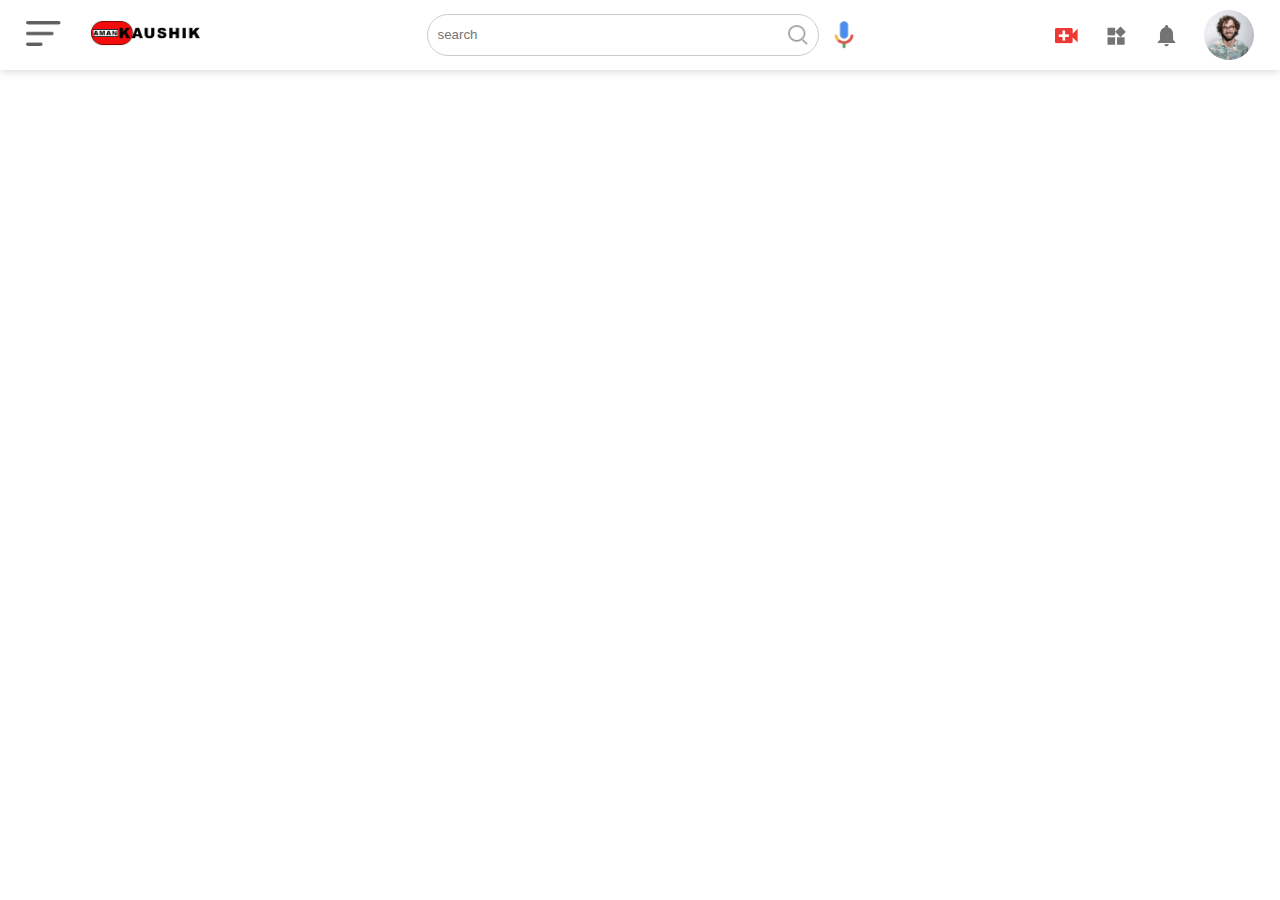
==== video.html @ 7b82be45 "afdding" ====
<!DOCTYPE html>
<html lang="en">
<head>
    <meta charset="UTF-8">
    <meta http-equiv="X-UA-Compatible" content="IE=edge">
    <meta name="viewport" content="width=device-width, initial-scale=1.0">
    <title>Document</title>
    <link rel="stylesheet" href="./style.css">
</head>
<body>

    <header>
        <div class="one-container">
        <nav>
           <div class="flex-display">
          <div class="left-img">
            <img src="./images/menu.png" class="menu-icon">
            <img src="./images/logo.png" class="user-logo">
          </div> 
           <div class="middle-img flex-display">
              <div class="search-box-icon flex-display">
                <input type="text" placeholder="search">
                <img src="./images/search.png" class="search">
              </div>
               <img src="./images/voice-search.png" class="mice-icon">
           </div> 
          <div class="right-img">
            <img src="./images/upload.png">
            <img src="./images/more.png">
            <img src="./images/notification.png">
            <img src="./images/Jack.png" class="user-image">
          </div> 
          </div> 
        </nav>
        </div>
    </header>
    
</body>
</html>
---- style.css ----
*
{
    box-sizing: border-box;
    margin: 0;
    padding: 0;
    font-family: 'poppins',sans-serif;
}
body{
    width: 100%;
    margin: 0;
    padding: 0;
}
ul{
    list-style: none;
}
a{
    text-decoration: none;
    color: #5a5a5a;
}
img{
    cursor: pointer;
}
header{
    width: 100%;
    display: flex;
}
.one-container{
    width: 1360px;
    margin: 0 auto;
}
nav{
    width:100%;
    justify-content: space-between;
    padding: 10px 2%;
    box-shadow: 0 0 10px rgba(0,0,0,0.2);
    position: sticky;
    top: 0;
    z-index: 10;
}
.flex-display{
    display: flex;
    align-items: center;
}
.left-img{
    width: 100%;
}
.left-img img{
    width: 35px;
    margin-right: 25px;
}
.left-img .user-logo{
    width: 110px;
}
.right-img{
    display: flex;
    width: 100%;
    justify-content: end;
    align-items: center;
}
.right-img img{
    width: 25px;
    margin-right: 25px;
}
.right-img .user-image{
    width: 50px;
    border-radius: 50%;
    margin-right: 0;
}
.middle-img .mice-icon{
    width: 20px;
}
.middle-img .search-box-icon input{
    width: 350px;
    background: transparent;
    border: none;
    outline: none;
}
.middle-img .search-box-icon img{
    width: 20px;
}
.middle-img .search-box-icon{
    border: 1px solid #ccc;
    margin-right: 15px;
    padding: 10px 10px;
    border-radius: 25px;
}
.sidebar{
    width: 20%;
    position: fixed;
    height: 100vh;
    top: 0;
    padding-top: 80px;
    padding-left: 2%;
}
.sidebar .shortcut-links a img{
    width: 20px;
    margin-right: 20px;
}
.shortcut-links a{
    display: flex;
    width: fit-content;
    align-items: center;
    flex-wrap: wrap;
    margin-bottom: 20px;
}
.shortcut-links a:first-child{
    color: #ed3833;
}
.sidebar hr{
    border: 0;
    background: #ccc;
    height: 1px;
    width: 85%;
}
.subscribed h3{
    font-size: 15px;
    color: #5a5a5a;
    margin: 20px 0;
}
.subscribed a{
    display: flex;
    align-items: center;
    flex-wrap: wrap;
    margin-bottom: 20px;
    width: fit-content;
}
.subscribed a img{
    width: 25px;
    border-radius: 50%;
    margin-right: 20px;
}

/* ----javascript adding---- */

.slider{
    width: 5%;
}
.slider a p{
    display: none;
}
.slider h3{
    display: none;
}
.slider hr{
    width: 50%;
    margin-bottom: 25px;
}


/* -----main content---- */

.container{
    background: #f5f5f5;
    padding-left: 19%;
    padding-right: 2%;
    padding-top: 20px;
    padding-bottom: 20px;
}
.large-container{
    padding-left: 7%;
}
.banner{
    width: 100%;
}
.banner img{
    width: 100%;
    border-radius: 10px;
}
.list-container{
    display: grid;
    grid-template-columns: repeat(auto-fit , minmax(250px , 1fr));
    grid-column-gap: 16px;
    grid-row-gap: 30px;
    margin-top: 15px; 
}
.vid-list .thumbnail{
    width: 100%;
    border-radius: 5px;
}
.vid-list .flex-display{
    align-items: flex-start;
    margin-top: 7px;
}
.vid-list .flex-display img{
    width: 25px;
    border-radius: 50%;
    margin-right: 10px;
}
.vid-info{
    color: #5a5a5a;
    font-size: 15px;
}
.vid-info p{
    font-size: 13px;
    font-weight: bold;
}
.vid-info a{
    color: #000;
    font-weight: 600;
    display: block;
    margin-bottom: 5px;
}

/* ---responsive-design---- */

@media(max-width:900px) {
    .menu-icon{
        display: none;
    }
    .sidebar{
        display: none;
    }
    .container, .large-container{
        padding-left: 5%;
        padding-right: 5%;
    }
    .left-img .user-logo{
        width: 100px;
    }
    .right-img img{
         display: none;
    }
    .right-img .user-image{
        display: block;
        width: 30px;
    }
    .search-box-icon{
        height: 32px;
    }
    .middle-img .search-box-icon .search{
        width: 15px;
    }
    .middle-img .search-box-icon input{
        width: 100px;
    }
    .middle-img .mice-icon{
        width: 15px;
        margin-left: -5px;
    }
}
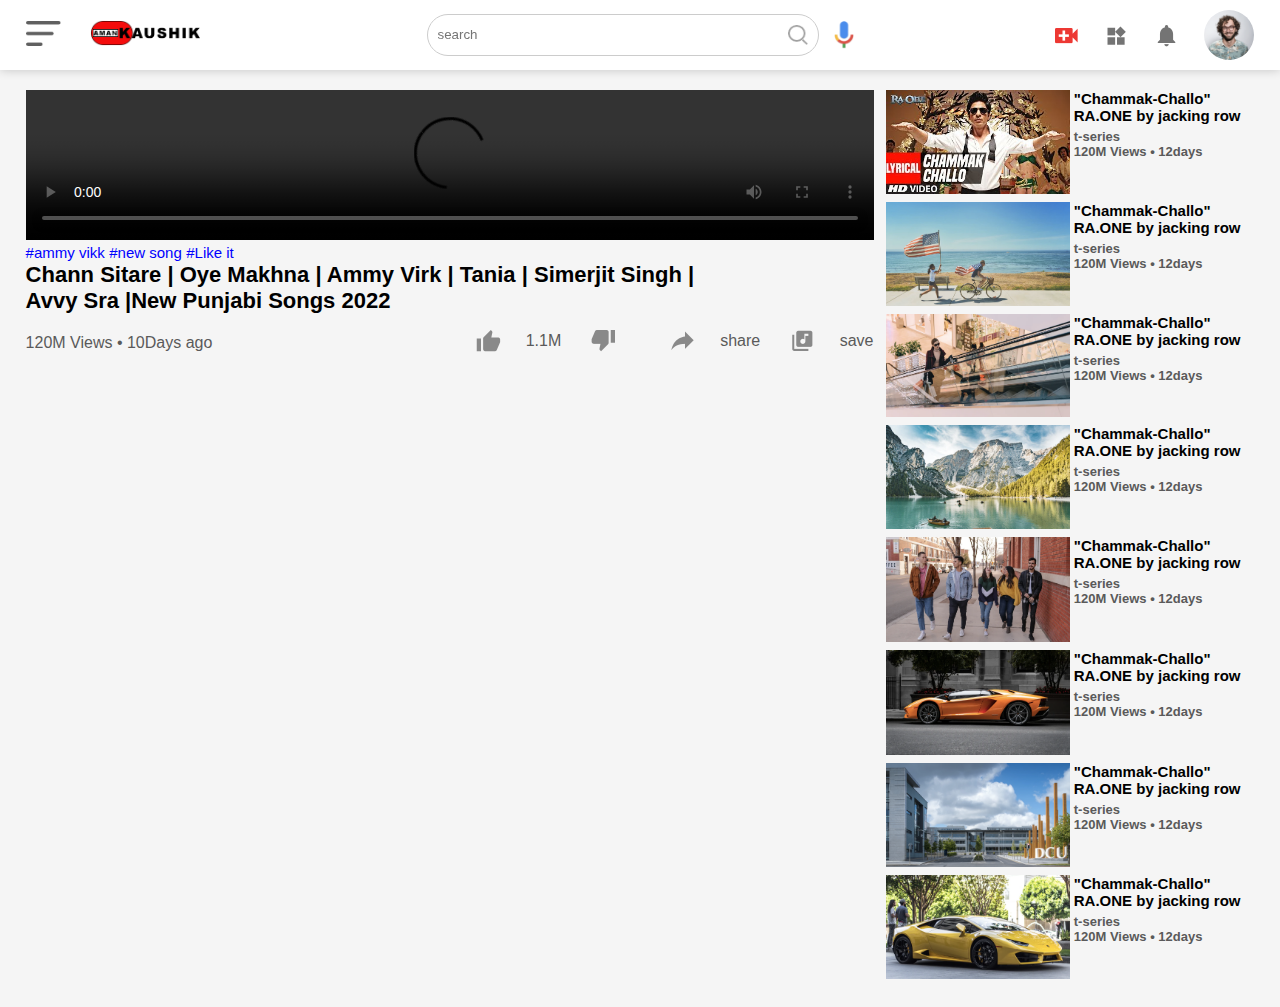
==== commit 3b55ecc0: "add-videos-play-video" ====
--- a/video.html
+++ b/video.html
@@ -35,5 +35,97 @@
         </div>
     </header>
     
+   <div class="container play-container-vdo">
+    <div class="row">
+      <div class="play-video">
+        <video controls autoplay>
+          <source src="./images/chan.mp4.mp4" type="video/mp4">
+        </video>
+      
+        <div class="tags">
+          <a href="">#ammy vikk</a>
+          <a href="">#new song</a>
+          <a href="">#Like it</a>
+        </div>
+        <h3>Chann Sitare | Oye Makhna | Ammy Virk | Tania | Simerjit Singh | <br>Avvy Sra |New Punjabi Songs 2022</h3>
+         <div class="play-video-info">
+          <p>120M Views &bull; 10Days ago</p>
+          <div>
+            <a href=""><img src="./images/like.png">1.1M</a>
+            <a href=""><img src="./images/dislike.png"></a>
+            <a href=""><img src="./images/share.png">share</a>
+            <a href=""><img src="./images/save.png">save</a>
+          </div>
+         </div>
+      </div>
+      <div class="sidebar-video">
+        <div class="side-vdo-list">
+          <img src="./images/thumbnailrone.jpg">
+          <div class="vid-info">
+            <a href="" class="small-thumbnail">"Chammak-Challo" RA.ONE by jacking row</a>
+            <p>t-series</p>
+            <p>120M Views &bull; 12days</p>
+          </div>
+        </div>
+        <div class="side-vdo-list">
+          <img src="./images/thumbnail2.png">
+          <div class="vid-info">
+            <a href="" class="small-thumbnail">"Chammak-Challo" RA.ONE by jacking row</a>
+            <p>t-series</p>
+            <p>120M Views &bull; 12days</p>
+          </div>
+        </div>
+        <div class="side-vdo-list">
+          <img src="./images/thumbnail3.png">
+          <div class="vid-info">
+            <a href="" class="small-thumbnail">"Chammak-Challo" RA.ONE by jacking row</a>
+            <p>t-series</p>
+            <p>120M Views &bull; 12days</p>
+          </div>
+        </div>
+        <div class="side-vdo-list">
+          <img src="./images/thumbnail4.png">
+          <div class="vid-info">
+            <a href="" class="small-thumbnail">"Chammak-Challo" RA.ONE by jacking row</a>
+            <p>t-series</p>
+            <p>120M Views &bull; 12days</p>
+          </div>
+        </div>
+        <div class="side-vdo-list">
+          <img src="./images/thumbnail5.png">
+          <div class="vid-info">
+            <a href="" class="small-thumbnail">"Chammak-Challo" RA.ONE by jacking row</a>
+            <p>t-series</p>
+            <p>120M Views &bull; 12days</p>
+          </div>
+        </div>
+        <div class="side-vdo-list">
+          <img src="./images/thumbnail6.png">
+          <div class="vid-info">
+            <a href="" class="small-thumbnail">"Chammak-Challo" RA.ONE by jacking row</a>
+            <p>t-series</p>
+            <p>120M Views &bull; 12days</p>
+          </div>
+        </div>
+        <div class="side-vdo-list">
+          <img src="./images/thumbnail7.png">
+          <div class="vid-info">
+            <a href="" class="small-thumbnail">"Chammak-Challo" RA.ONE by jacking row</a>
+            <p>t-series</p>
+            <p>120M Views &bull; 12days</p>
+          </div>
+        </div>
+        <div class="side-vdo-list">
+          <img src="./images/thumbnail8.png">
+          <div class="vid-info">
+            <a href="" class="small-thumbnail">"Chammak-Challo" RA.ONE by jacking row</a>
+            <p>t-series</p>
+            <p>120M Views &bull; 12days</p>
+          </div>
+        </div>
+      </div>
+    </div>
+   </div>
+    
 </body>
 </html>--- a/style.css
+++ b/style.css
@@ -237,4 +237,64 @@
         width: 15px;
         margin-left: -5px;
     }
+}
+
+/* -----vdo-start--- */
+
+.play-container-vdo{
+    padding-left: 2%;
+}
+.row{
+    display: flex;
+    justify-content: space-between;
+    flex-wrap: wrap;
+}
+.play-video{
+    flex-basis: 69%;
+}
+.sidebar-video{
+    flex-basis: 30%;
+}
+.play-video video{
+    width: 100%;
+}
+.side-vdo-list{
+    display: flex;
+    justify-content: space-between;
+    margin-bottom: 8px;
+}
+.side-vdo-list img{
+    width: 50%;
+}
+.side-vdo-list .small-thumbnail{
+    flex-basis: 49%;
+}
+.side-vdo-list .vid-info{
+    flex-basis: 49%;
+}
+
+.play-video .tags a{
+     color: #0000ff;
+     font-size: 15px;
+}
+.play-video h3{
+    font-size: 22px;
+    font-weight: 600;
+}
+.play-video .play-video-info{
+    display: flex;
+    align-items: center;
+    justify-content: space-between;
+    flex-wrap: wrap;
+    margin-top: 14px;
+    color: #5a5a5a;
+}
+.play-video .play-video-info a img{
+    width: 25px;
+    margin-right: 25px;
+}
+.play-video .play-video-info a{
+    display: inline-flex;
+    align-items: center;
+    margin-left: 25px;
 }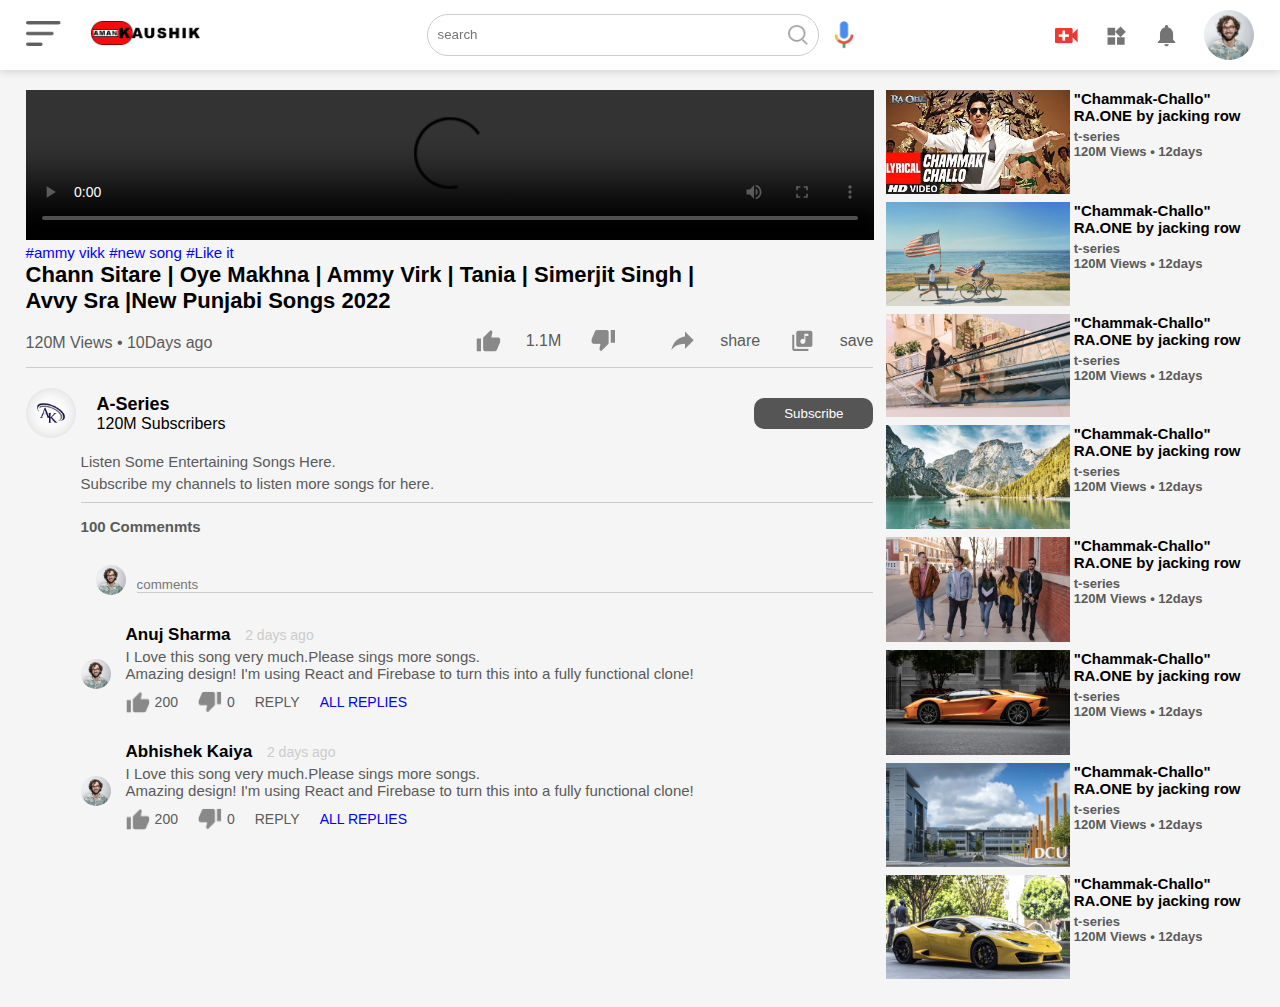
==== commit 6382ba47: "add-new-logo" ====
--- a/video.html
+++ b/video.html
@@ -57,7 +57,59 @@
             <a href=""><img src="./images/save.png">save</a>
           </div>
          </div>
+         <hr>
+         <div class="publisher">
+          <img src="./images/logo.jpg">
+          <div>
+            <p>A-Series</p>
+            <span>120M Subscribers</span>
+          </div>
+          <button type="button">Subscribe</button>
+         </div>
+         <div class="vid-descripition">
+          <p>Listen Some Entertaining Songs Here.</p>
+          <p>Subscribe my channels to listen more songs for here.</p>
+          <hr>
+          <h4>100 Commenmts</h4>
+          <div class="add-comment">
+            <img src="./images/Jack.png">
+            <input type="text" placeholder="comments">
+          </div>
+          <div class="old-comments">
+            <img src="./images/Jack.png">
+            <div>
+              <h3>Anuj Sharma <span>2 days ago</span></h3>
+              <p>I Love this song very much.Please sings more songs.<br>Amazing design! I'm using React and 
+                Firebase to turn this into a fully functional clone!</p>
+                <div class="comment-action">
+                  <img src="./images/like.png">
+                  <span>200</span>
+                  <img src="./images/dislike.png">
+                  <span>0</span>
+                  <span>REPLY</span>
+                  <a href="">ALL REPLIES</a>
+                </div>
+            </div>
+          </div>
+          <div class="old-comments">
+            <img src="./images/Jack.png">
+            <div>
+              <h3>Abhishek Kaiya <span>2 days ago</span></h3>
+              <p>I Love this song very much.Please sings more songs.<br>Amazing design! I'm using React and 
+                Firebase to turn this into a fully functional clone!</p>
+                <div class="comment-action">
+                  <img src="./images/like.png">
+                  <span>200</span>
+                  <img src="./images/dislike.png">
+                  <span>0</span>
+                  <span>REPLY</span>
+                  <a href="">ALL REPLIES</a>
+                </div>
+            </div>
+          </div>
+         </div>
       </div>
+      
       <div class="sidebar-video">
         <div class="side-vdo-list">
           <img src="./images/thumbnailrone.jpg">
--- a/style.css
+++ b/style.css
@@ -297,4 +297,141 @@
     display: inline-flex;
     align-items: center;
     margin-left: 25px;
-}+}
+.play-video hr{
+    border: 0;
+    height: 1px;
+    background: #ccc;
+    margin: 10px 0;
+}
+.publisher{
+    display: flex;
+    align-items: center;
+    margin-top: 20px;
+}
+.publisher img{
+    width: 50px;
+    margin-right: 21px;
+    border-radius: 50%;
+}
+.publisher div p{
+    font-size: 18px;
+    font-weight: 700;
+}
+.publisher div span{
+    color: #000;
+}
+.publisher div{
+    flex: 1;
+}
+.publisher button{
+    color: #fff;
+    background: #555;
+    border: 0;
+    padding: 8px 30px;
+    outline: 0;
+    border-radius: 10px;
+}
+.vid-descripition{
+    padding-left: 55px;
+    margin: 15px 0;
+}
+.vid-descripition p{
+    font-size: 15px;
+    color: #5a5a5a;
+    margin-bottom: 5px;
+}
+.vid-descripition h4{
+    font-size: 15px;
+    margin-top: 15px;
+    color: #5a5a5a;
+}
+.add-comment{
+    display: flex;
+    align-items: center;
+    margin: 30px 0;
+}
+.add-comment img{
+    width: 30px;
+    border-radius: 50%;
+    margin-left: 15px;
+}
+.add-comment input{
+    outline: none;
+    border: 0;
+    border-bottom: 1px solid #ccc;
+    width: 100%;
+    padding-top: 10px;
+    background: none;
+    margin-left: 11px;
+}
+.old-comments{
+    display: flex;
+    align-items: center;
+    margin: 20px 0;
+}
+.old-comments img{
+    width: 30px;
+    border-radius: 50%;
+    margin-right: 15px;
+}
+.old-comments h3{
+    font-size: 17px;
+    margin-bottom: 3px;
+}
+.old-comments h3 span{
+    font-size: 14px;
+    color: #ccc;
+    font-weight: 400;
+    margin-left: 10px;
+}
+.old-comments .comment-action{
+    display: flex;
+    align-items: center;
+    margin: 8px 0;
+    font-size: 14px;
+}
+.old-comments .comment-action img{
+    border-radius: 0;
+    width: 24px;
+    margin-right: 5px;
+}
+.old-comments .comment-action span{
+    margin-right: 20px;
+    color: #5a5a5a;
+}
+.old-comments .comment-action a{
+    color: blue;
+}
+
+
+
+/* -----again media---- */
+ @media (max-width:900px) {
+    .play-video{
+        flex-basis: 100%;
+    }
+    .sidebar-video{
+        flex-basis: 100%;
+    }
+    .play-container-vdo{
+        padding-left: 5%;
+    }
+    .vid-descripition{
+        padding-left: 0;
+    }
+    .old-comments .comment-action span{
+        margin-right: 6px;
+    }
+    .old-comments .comment-action a{
+        font-size: 11px;
+    }
+    .play-video .play-video-info a img{
+        margin-right: 13px;
+    }
+    .play-video .play-video-info a{
+        margin-left: 0;
+        margin-right: 10px;
+        margin-top: 15px;
+    }
+ }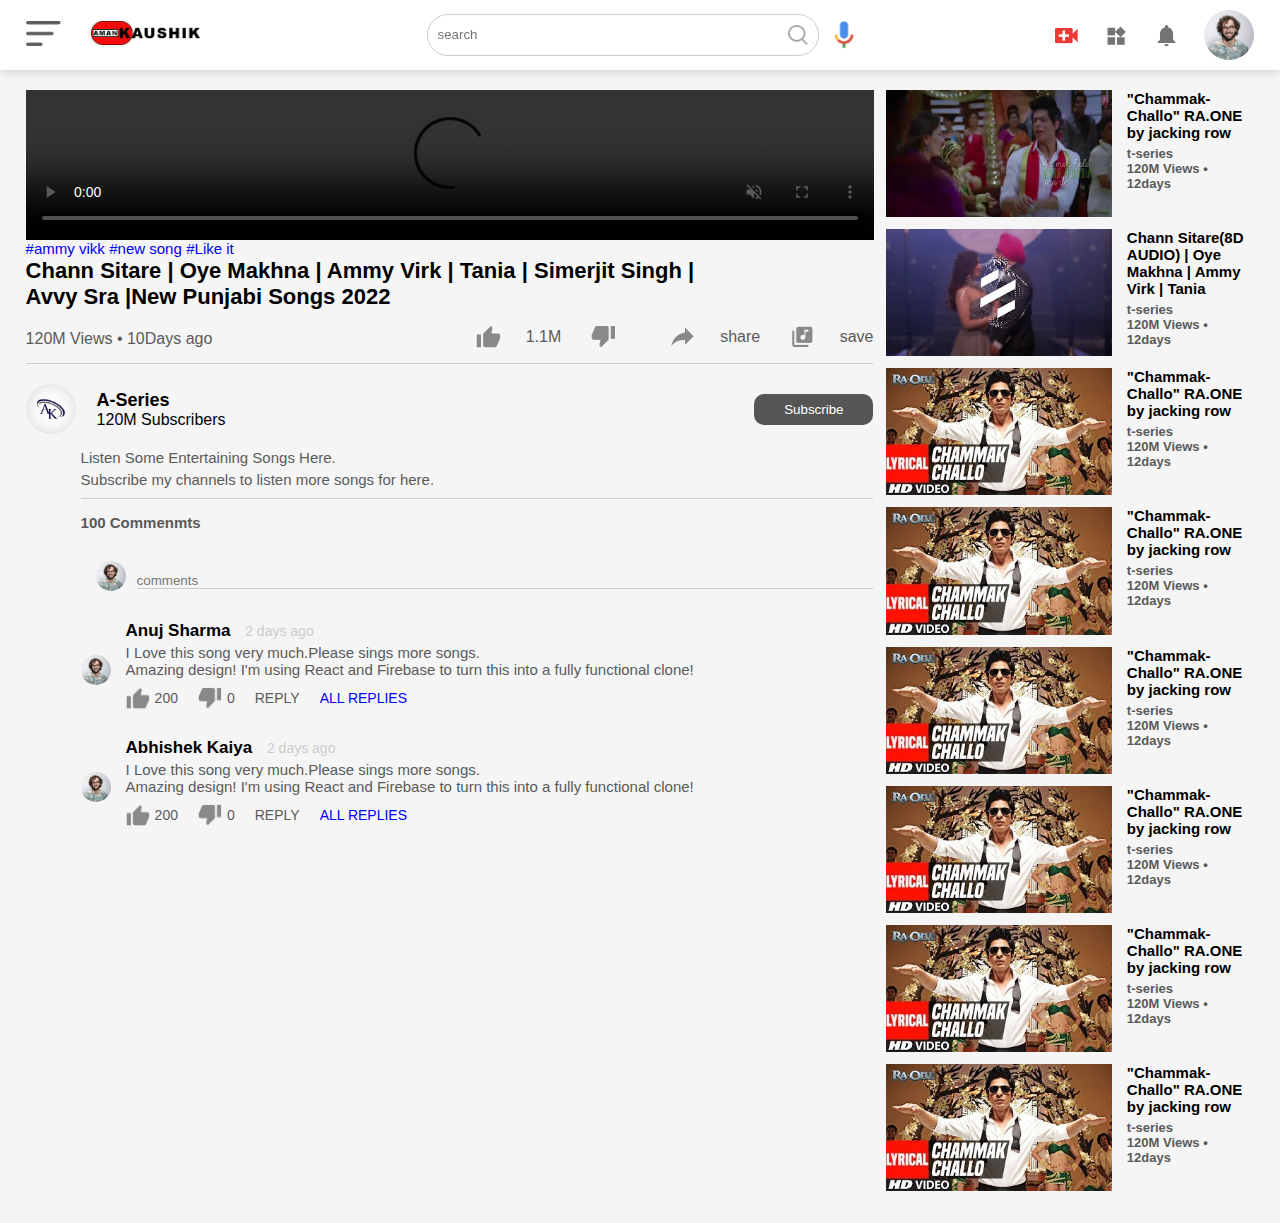
==== commit 4ed9ce29: "add-on" ====
--- a/video.html
+++ b/video.html
@@ -38,8 +38,7 @@
    <div class="container play-container-vdo">
     <div class="row">
       <div class="play-video">
-        <video controls autoplay>
-          <source src="./images/chan.mp4.mp4" type="video/mp4">
+        <video  src="./images/chan.mp4.mp4" type="video/mp4" muted class="video" loop controls>
         </video>
       
         <div class="tags">
@@ -112,7 +111,7 @@
       
       <div class="sidebar-video">
         <div class="side-vdo-list">
-          <img src="./images/thumbnailrone.jpg">
+          <a href="video2.html"><img src="./images/chammak.jpg"></a>
           <div class="vid-info">
             <a href="" class="small-thumbnail">"Chammak-Challo" RA.ONE by jacking row</a>
             <p>t-series</p>
@@ -120,7 +119,15 @@
           </div>
         </div>
         <div class="side-vdo-list">
-          <img src="./images/thumbnail2.png">
+          <a href=""><img src="./images/chaneco.jpg"></a>
+          <div class="vid-info">
+            <a href="" class="small-thumbnail">Chann Sitare(8D AUDIO) | Oye Makhna | Ammy Virk | Tania  </a>
+            <p>t-series</p>
+            <p>120M Views &bull; 12days</p>
+          </div>
+        </div>
+        <div class="side-vdo-list">
+          <a href=""><img src="./images/thumbnailrone.jpg"></a>
           <div class="vid-info">
             <a href="" class="small-thumbnail">"Chammak-Challo" RA.ONE by jacking row</a>
             <p>t-series</p>
@@ -128,7 +135,7 @@
           </div>
         </div>
         <div class="side-vdo-list">
-          <img src="./images/thumbnail3.png">
+          <a href=""><img src="./images/thumbnailrone.jpg"></a>
           <div class="vid-info">
             <a href="" class="small-thumbnail">"Chammak-Challo" RA.ONE by jacking row</a>
             <p>t-series</p>
@@ -136,7 +143,7 @@
           </div>
         </div>
         <div class="side-vdo-list">
-          <img src="./images/thumbnail4.png">
+          <a href=""><img src="./images/thumbnailrone.jpg"></a>
           <div class="vid-info">
             <a href="" class="small-thumbnail">"Chammak-Challo" RA.ONE by jacking row</a>
             <p>t-series</p>
@@ -144,7 +151,7 @@
           </div>
         </div>
         <div class="side-vdo-list">
-          <img src="./images/thumbnail5.png">
+          <a href=""><img src="./images/thumbnailrone.jpg"></a>
           <div class="vid-info">
             <a href="" class="small-thumbnail">"Chammak-Challo" RA.ONE by jacking row</a>
             <p>t-series</p>
@@ -152,7 +159,7 @@
           </div>
         </div>
         <div class="side-vdo-list">
-          <img src="./images/thumbnail6.png">
+          <a href=""><img src="./images/thumbnailrone.jpg"></a> 
           <div class="vid-info">
             <a href="" class="small-thumbnail">"Chammak-Challo" RA.ONE by jacking row</a>
             <p>t-series</p>
@@ -160,15 +167,7 @@
           </div>
         </div>
         <div class="side-vdo-list">
-          <img src="./images/thumbnail7.png">
-          <div class="vid-info">
-            <a href="" class="small-thumbnail">"Chammak-Challo" RA.ONE by jacking row</a>
-            <p>t-series</p>
-            <p>120M Views &bull; 12days</p>
-          </div>
-        </div>
-        <div class="side-vdo-list">
-          <img src="./images/thumbnail8.png">
+          <a href=""><img src="./images/thumbnailrone.jpg"></a> 
           <div class="vid-info">
             <a href="" class="small-thumbnail">"Chammak-Challo" RA.ONE by jacking row</a>
             <p>t-series</p>
--- a/style.css
+++ b/style.css
@@ -24,9 +24,18 @@
     width: 100%;
     display: flex;
 }
+/* .fixed{
+    display: block;
+} */
 .one-container{
     width: 1360px;
     margin: 0 auto;
+}
+.dropmenu {
+    display: none;
+}
+.dropmenu a{
+    display: block;
 }
 nav{
     width:100%;
@@ -186,6 +195,21 @@
     border-radius: 50%;
     margin-right: 10px;
 }
+.container .vid-list a{
+    position: relative;
+}
+.vid-list a p{
+    top: 0%;
+    position: absolute;
+    left: 40%;
+    opacity: 0;
+}
+.vid-list p img:hover{
+    opacity: 11;
+    color: #fff;
+    top: -40%;
+
+}
 .vid-info{
     color: #5a5a5a;
     font-size: 15px;
@@ -263,13 +287,14 @@
     justify-content: space-between;
     margin-bottom: 8px;
 }
-.side-vdo-list img{
-    width: 50%;
+.side-vdo-list a img{
+    width: 100%;
 }
 .side-vdo-list .small-thumbnail{
     flex-basis: 49%;
 }
 .side-vdo-list .vid-info{
+    margin-left: 15px;
     flex-basis: 49%;
 }
 
@@ -434,4 +459,22 @@
         margin-right: 10px;
         margin-top: 15px;
     }
- }+ }
+
+
+#pageloader{
+    background: #fff url(images/Loading.gif) no-repeat center;
+    background-size: 15%;
+    height: 100vh;
+    width: 100%;
+    position: fixed;
+    z-index: 1000;    
+}
+
+iframe{
+    display: none;
+}
+
+video{
+    display: block;
+}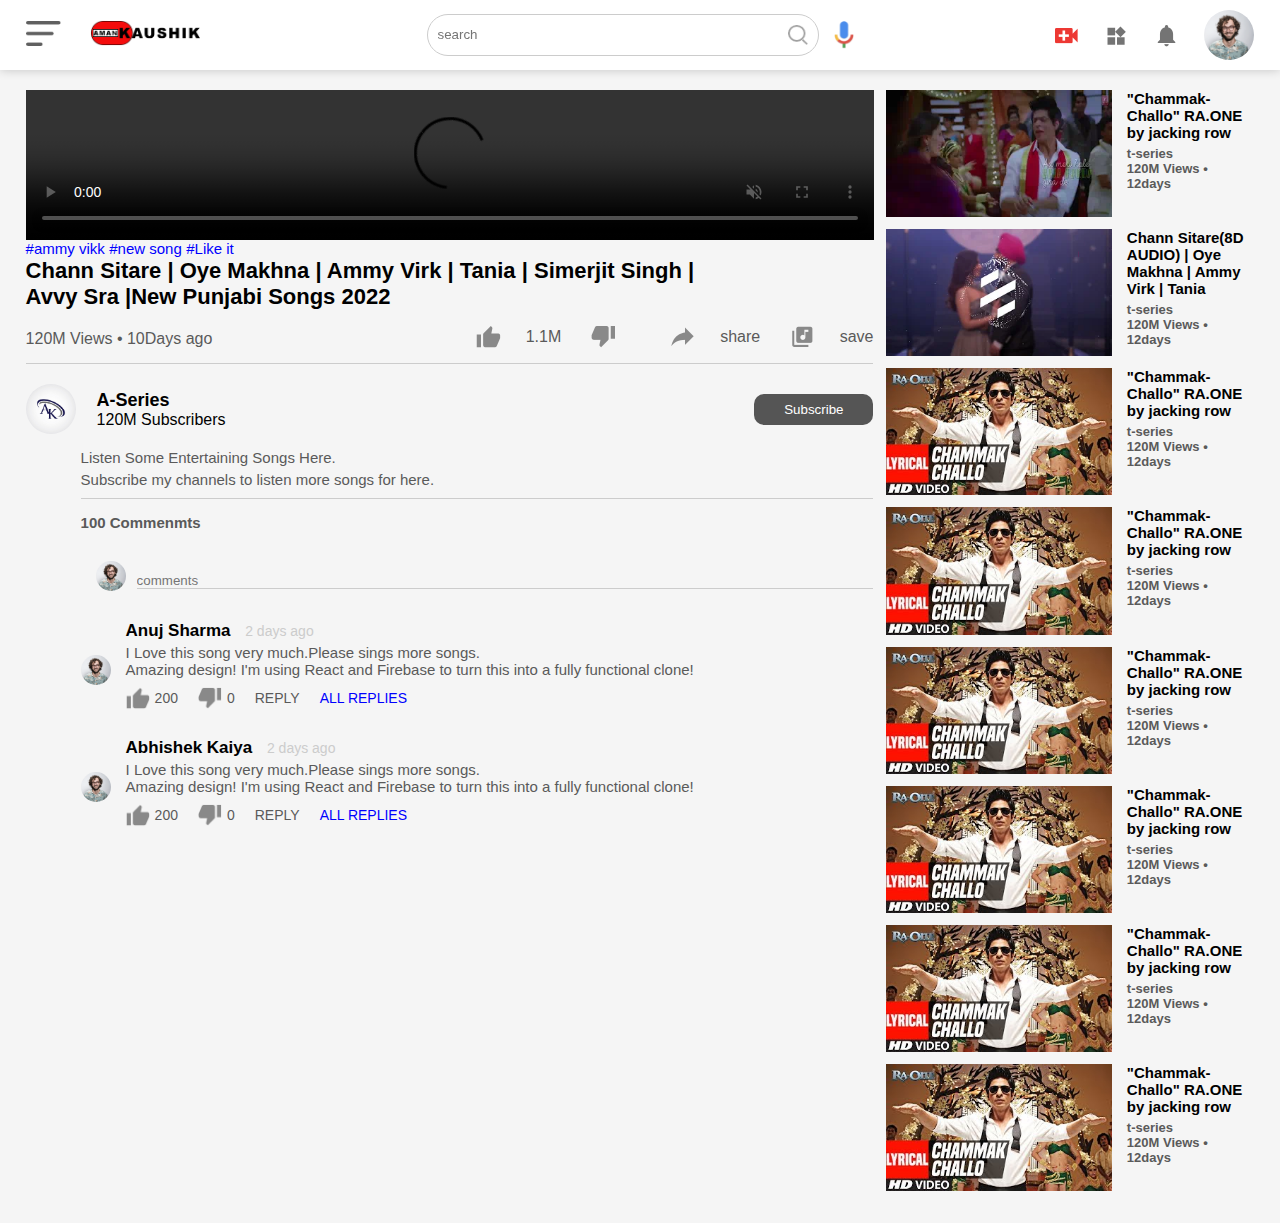
==== commit 0abff0c1: "add-video" ====
--- a/video.html
+++ b/video.html
@@ -179,4 +179,5 @@
    </div>
     
 </body>
+<script src="./script.js"></script>
 </html>